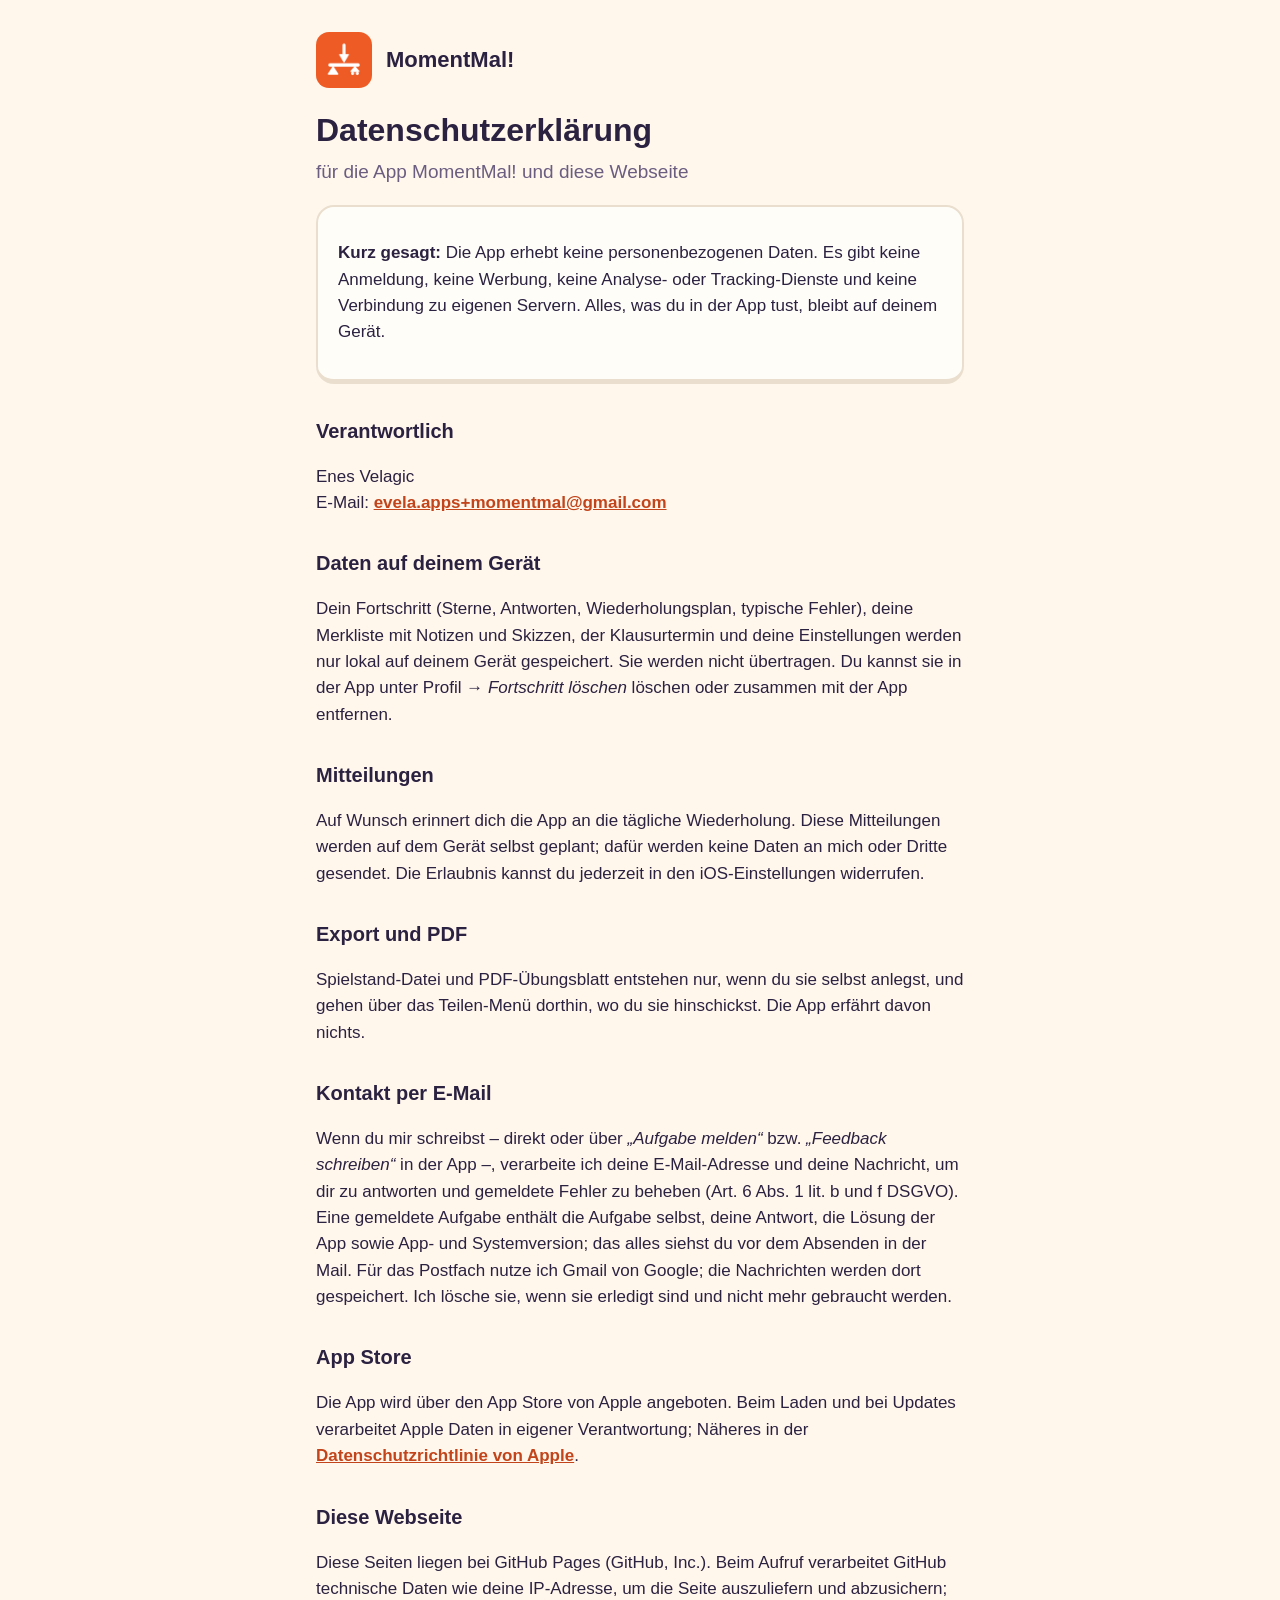
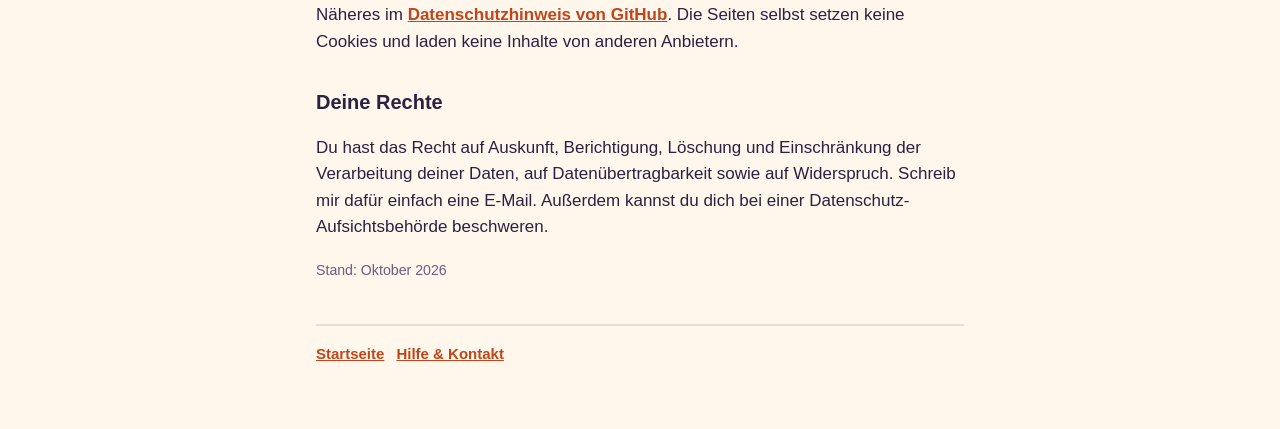
==== datenschutz.html @ 1dcf8f4d "Add files via upload" ====
<!doctype html>
<html lang="de">
  <head>
    <meta charset="utf-8" />
    <meta name="viewport" content="width=device-width, initial-scale=1" />
    <title>MomentMal! – Datenschutzerklärung</title>
    <link rel="icon" href="icon.png" />
    <link rel="stylesheet" href="style.css" />
  </head>
  <body>
    <main>
      <header>
        <img src="icon.png" alt="" />
        <a href="index.html">MomentMal!</a>
      </header>
      <h1>Datenschutzerklärung</h1>
      <p class="lead">für die App MomentMal! und diese Webseite</p>

      <div class="card">
        <p><strong>Kurz gesagt:</strong> Die App erhebt keine personenbezogenen Daten. Es gibt keine Anmeldung, keine Werbung, keine Analyse- oder Tracking-Dienste und keine Verbindung zu eigenen Servern. Alles, was du in der App tust, bleibt auf deinem Gerät.</p>
      </div>

      <h2>Verantwortlich</h2>
      <p>
        Enes Velagic<br />
        E-Mail: <a href="mailto:evela.apps%2Bmomentmal@gmail.com">evela.apps+momentmal@gmail.com</a>
      </p>

      <h2>Daten auf deinem Gerät</h2>
      <p>
        Dein Fortschritt (Sterne, Antworten, Wiederholungsplan, typische Fehler), deine Merkliste mit Notizen und Skizzen,
        der Klausurtermin und deine Einstellungen werden nur lokal auf deinem Gerät gespeichert. Sie werden nicht
        übertragen. Du kannst sie in der App unter Profil → <em>Fortschritt löschen</em> löschen oder zusammen mit der App
        entfernen.
      </p>

      <h2>Mitteilungen</h2>
      <p>
        Auf Wunsch erinnert dich die App an die tägliche Wiederholung. Diese Mitteilungen werden auf dem Gerät selbst
        geplant; dafür werden keine Daten an mich oder Dritte gesendet. Die Erlaubnis kannst du jederzeit in den
        iOS-Einstellungen widerrufen.
      </p>

      <h2>Export und PDF</h2>
      <p>
        Spielstand-Datei und PDF-Übungsblatt entstehen nur, wenn du sie selbst anlegst, und gehen über das Teilen-Menü
        dorthin, wo du sie hinschickst. Die App erfährt davon nichts.
      </p>

      <h2>Kontakt per E-Mail</h2>
      <p>
        Wenn du mir schreibst – direkt oder über <em>„Aufgabe melden“</em> bzw. <em>„Feedback schreiben“</em> in der App –,
        verarbeite ich deine E-Mail-Adresse und deine Nachricht, um dir zu antworten und gemeldete Fehler zu beheben
        (Art. 6 Abs. 1 lit. b und f DSGVO). Eine gemeldete Aufgabe enthält die Aufgabe selbst, deine Antwort, die Lösung
        der App sowie App- und Systemversion; das alles siehst du vor dem Absenden in der Mail. Für das Postfach nutze ich
        Gmail von Google; die Nachrichten werden dort gespeichert. Ich lösche sie, wenn sie erledigt sind und nicht mehr
        gebraucht werden.
      </p>

      <h2>App Store</h2>
      <p>
        Die App wird über den App Store von Apple angeboten. Beim Laden und bei Updates verarbeitet Apple Daten in eigener
        Verantwortung; Näheres in der <a href="https://www.apple.com/de/legal/privacy/">Datenschutzrichtlinie von Apple</a>.
      </p>

      <h2>Diese Webseite</h2>
      <p>
        Diese Seiten liegen bei GitHub Pages (GitHub, Inc.). Beim Aufruf verarbeitet GitHub technische Daten wie deine
        IP-Adresse, um die Seite auszuliefern und abzusichern; Näheres im
        <a href="https://docs.github.com/de/site-policy/privacy-policies/github-general-privacy-statement">Datenschutzhinweis von GitHub</a>.
        Die Seiten selbst setzen keine Cookies und laden keine Inhalte von anderen Anbietern.
      </p>

      <h2>Deine Rechte</h2>
      <p>
        Du hast das Recht auf Auskunft, Berichtigung, Löschung und Einschränkung der Verarbeitung deiner Daten, auf
        Datenübertragbarkeit sowie auf Widerspruch. Schreib mir dafür einfach eine E-Mail. Außerdem kannst du dich bei
        einer Datenschutz-Aufsichtsbehörde beschweren.
      </p>

      <p><small>Stand: Oktober 2026</small></p>

      <nav>
        <a href="index.html">Startseite</a>
        <a href="support.html">Hilfe &amp; Kontakt</a>
      </nav>
    </main>
  </body>
</html>
---- style.css ----
/* Gemeinsames Aussehen der Webseiten von MomentMal! – ohne externe Schriften, damit auch die Seite keine Daten weitergibt */
:root {
  --paper: #fff7ec;
  --card: #fffdf8;
  --edge: #eadfcf;
  --ink: #2b2140;
  --sub: #6a5d80;
  --accent: #c2441a;
  --marker: rgba(255, 200, 40, 0.85);
}
@media (prefers-color-scheme: dark) {
  :root {
    --paper: #1a1330;
    --card: #261d42;
    --edge: #120c22;
    --ink: #f7f2ff;
    --sub: #bdb2d6;
    --accent: #ff8a3d;
    --marker: rgba(255, 200, 40, 0.45);
  }
}
* {
  box-sizing: border-box;
}
body {
  margin: 0;
  background: var(--paper);
  color: var(--ink);
  font: 17px/1.55 -apple-system, BlinkMacSystemFont, 'Segoe UI', Roboto, Helvetica, Arial, sans-serif;
}
main {
  max-width: 680px;
  margin: 0 auto;
  padding: 32px 16px 64px;
}
header {
  display: flex;
  align-items: center;
  gap: 14px;
  margin-bottom: 24px;
}
header img {
  width: 56px;
  height: 56px;
  border-radius: 13px;
}
header a {
  color: inherit;
  text-decoration: none;
  font-weight: 800;
  font-size: 22px;
}
h1 {
  font-size: 32px;
  line-height: 1.15;
  margin: 0 0 8px;
}
h2 {
  font-size: 20px;
  margin: 32px 0 6px;
}
p,
li {
  color: var(--ink);
}
.lead {
  color: var(--sub);
  font-size: 19px;
  margin-top: 0;
}
.card {
  background: var(--card);
  border: 2px solid var(--edge);
  border-bottom-width: 5px;
  border-radius: 18px;
  padding: 16px 20px;
  margin: 16px 0;
}
mark {
  color: inherit;
  background: linear-gradient(transparent 55%, var(--marker) 55%, var(--marker) 92%, transparent 92%);
}
a {
  color: var(--accent);
  font-weight: 600;
}
nav {
  display: flex;
  flex-wrap: wrap;
  gap: 12px;
  margin-top: 40px;
  padding-top: 16px;
  border-top: 2px solid var(--edge);
  font-size: 15px;
}
small {
  color: var(--sub);
}
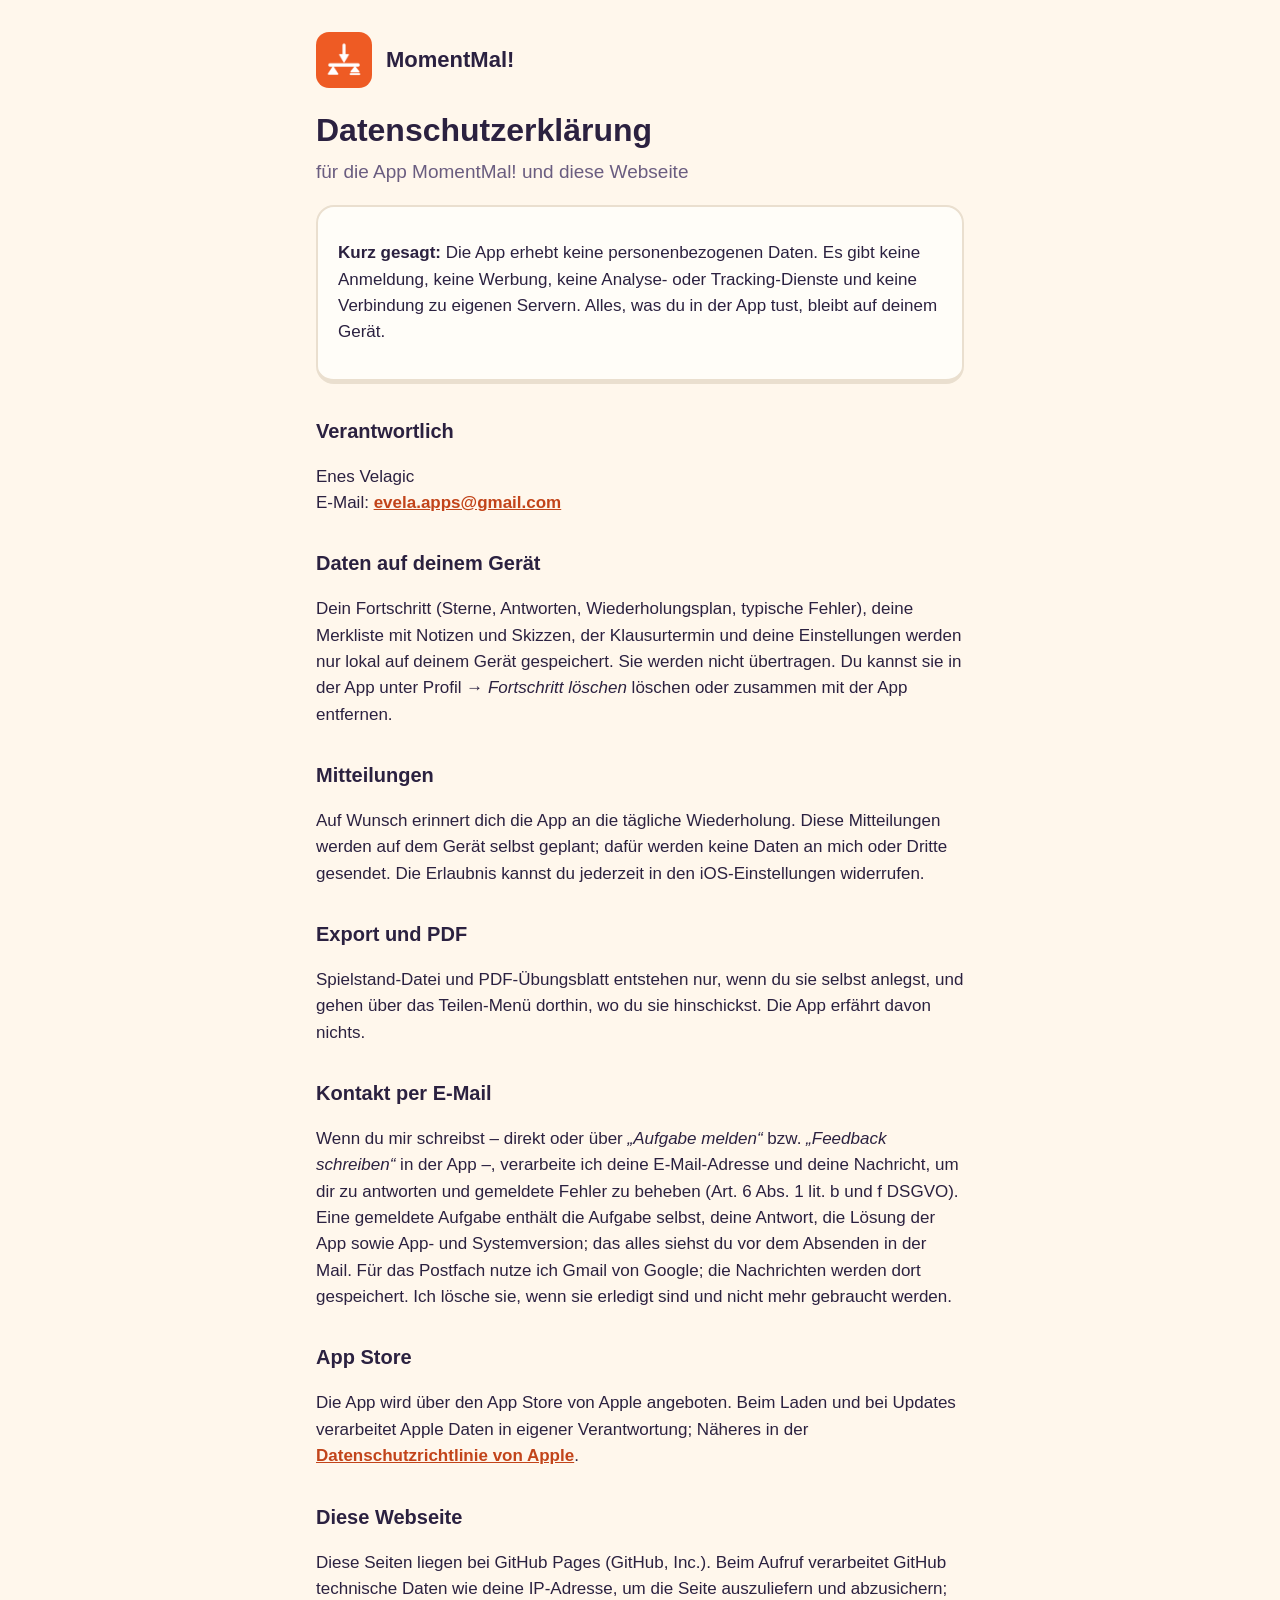
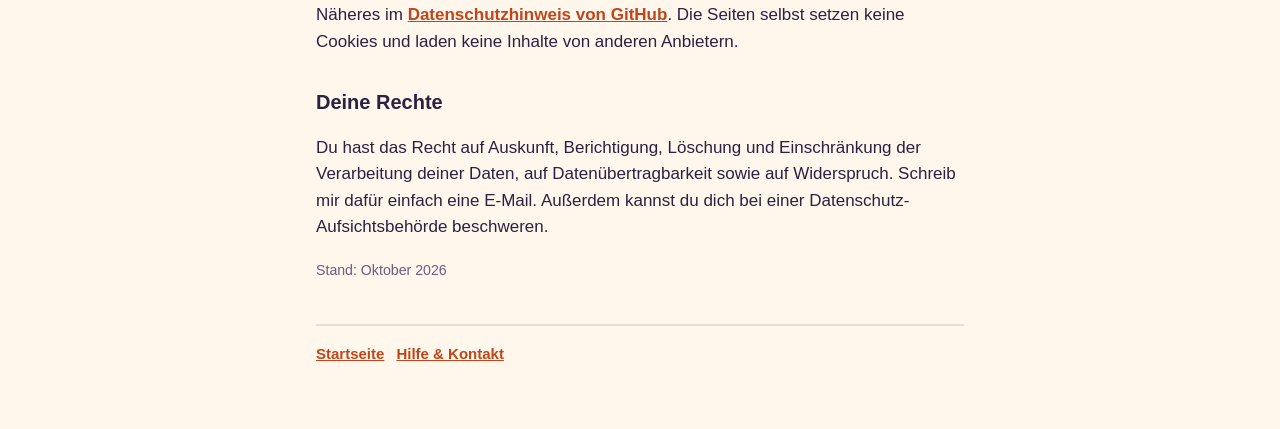
==== commit 98842cee: "Add files via upload" ====
--- a/datenschutz.html
+++ b/datenschutz.html
@@ -23,7 +23,7 @@
       <h2>Verantwortlich</h2>
       <p>
         Enes Velagic<br />
-        E-Mail: <a href="mailto:evela.apps%2Bmomentmal@gmail.com">evela.apps+momentmal@gmail.com</a>
+        E-Mail: <a href="mailto:evela.apps@gmail.com">evela.apps@gmail.com</a>
       </p>
 
       <h2>Daten auf deinem Gerät</h2>
